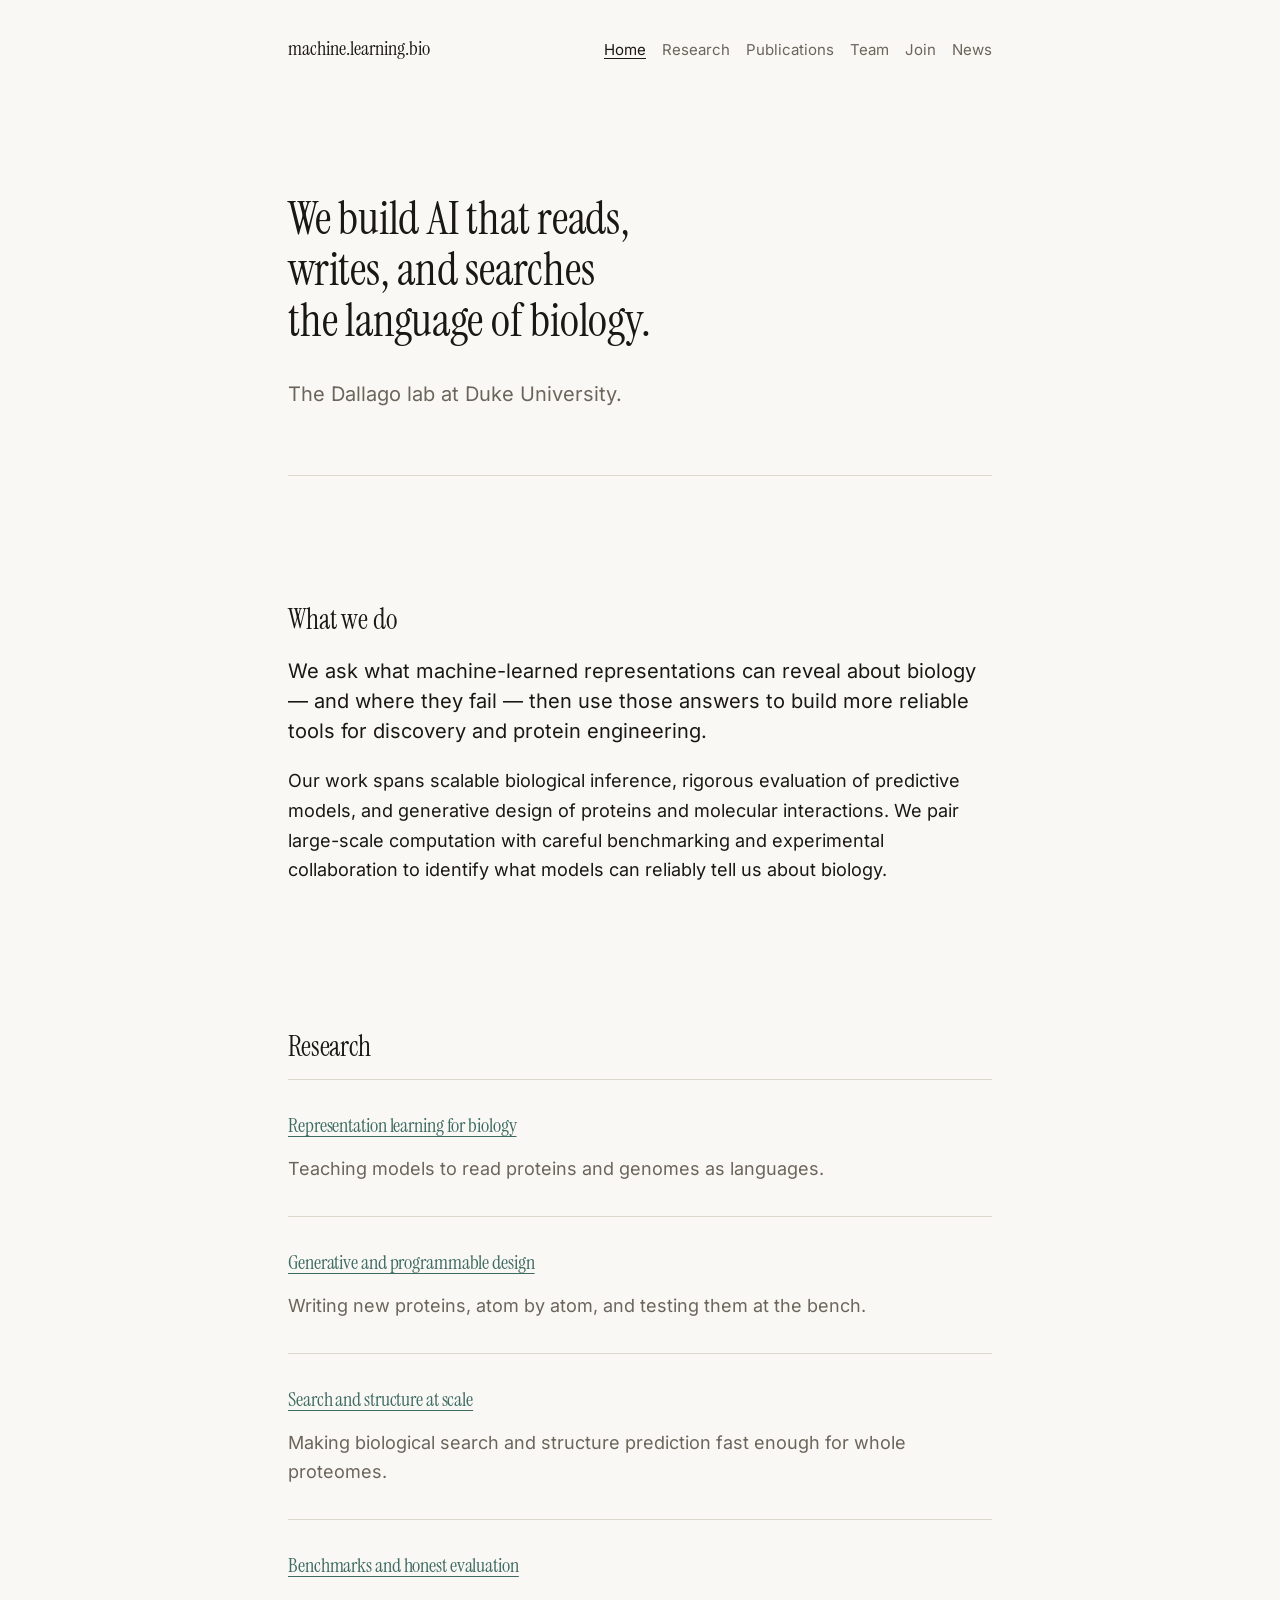
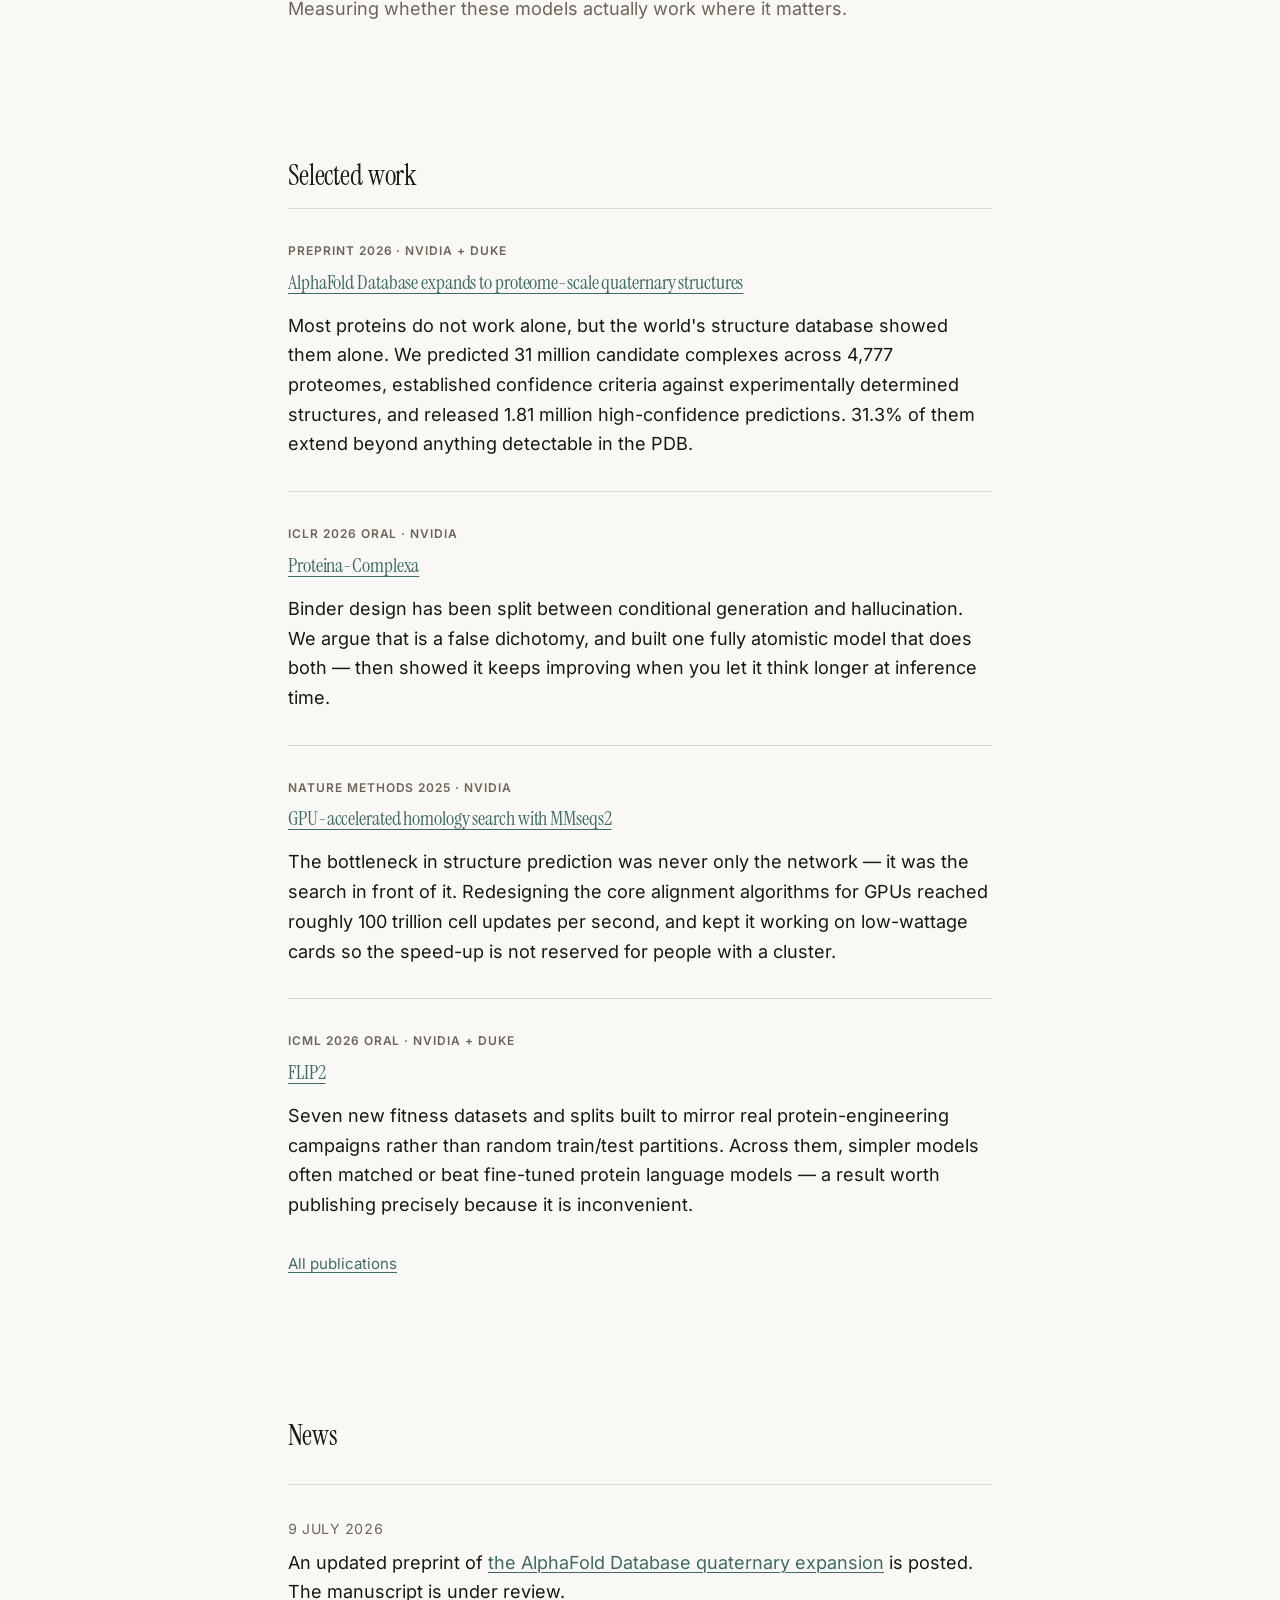
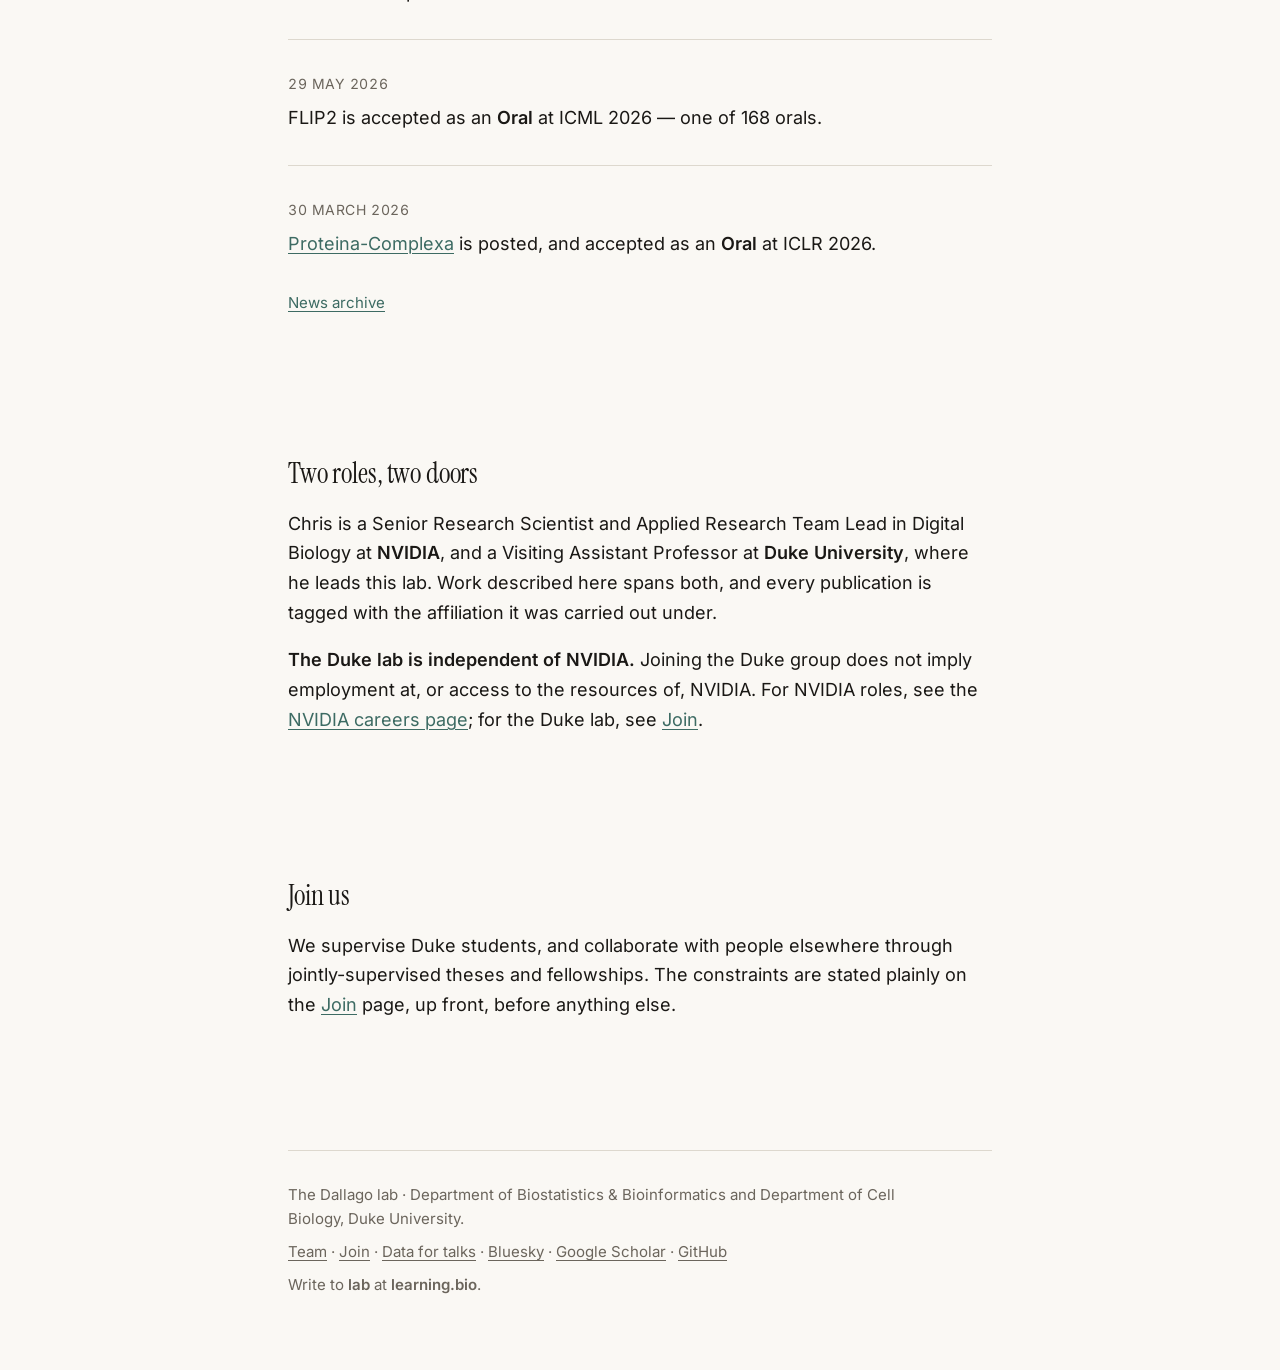
==== index.html @ afaca066 "first commit" ====
<!doctype html>
<html lang="en">
<head>
<meta charset="utf-8">
<meta name="viewport" content="width=device-width, initial-scale=1">
<title>machine.learning.bio — the Dallago lab at Duke University</title>
<meta name="description" content="We build AI that reads, writes, and searches the language of biology. The Dallago lab at Duke University works on protein language models, de novo binder design, proteome-scale search, and honest evaluation.">
<link rel="canonical" href="https://machine.learning.bio/">
<link rel="preload" href="/fonts/instrumentserif-400.woff2" as="font" type="font/woff2" crossorigin>
<link rel="preload" href="/fonts/inter-400.woff2" as="font" type="font/woff2" crossorigin>
<link rel="stylesheet" href="/style.css">
<meta property="og:type" content="website">
<meta property="og:url" content="https://machine.learning.bio/">
<meta property="og:title" content="machine.learning.bio — the Dallago lab at Duke University">
<meta property="og:description" content="We build AI that reads, writes, and searches the language of biology.">
<meta name="twitter:card" content="summary">
<script type="application/ld+json">
{
  "@context": "https://schema.org",
  "@type": "Person",
  "name": "Christian Dallago",
  "givenName": "Christian",
  "familyName": "Dallago",
  "jobTitle": "Visiting Assistant Professor",
  "url": "https://machine.learning.bio/",
  "email": "lab@learning.bio",
  "affiliation": [
    { "@type": "Organization", "name": "Duke University" },
    { "@type": "Organization", "name": "NVIDIA" }
  ],
  "alumniOf": { "@type": "CollegeOrUniversity", "name": "Technical University of Munich" },
  "sameAs": [
    "https://scholar.google.com/citations?user=4q0fNGAAAAAJ",
    "https://github.com/sacdallago",
    "https://bsky.app/profile/machine.learning.bio",
    "https://linkedin.com/in/sacdallago",
    "https://christian.dallago.us"
  ]
}
</script>
</head>
<body>
<a class="skip" href="#main">Skip to content</a>

<header class="masthead">
  <a class="wordmark" href="/">machine.learning.bio</a>
  <nav aria-label="Primary">
    <ul>
      <li><a href="/" aria-current="page">Home</a></li>
      <li><a href="/research/">Research</a></li>
      <li><a href="/publications/">Publications</a></li>
      <li><a href="/team/">Team</a></li>
      <li><a href="/join/">Join</a></li>
      <li><a href="/news/">News</a></li>
    </ul>
  </nav>
</header>

<main id="main">

  <div class="hero">
    <h1>We build AI that reads, writes, and searches the language of biology.</h1>
    <p>The Dallago lab at Duke University.</p>
  </div>

  <section aria-labelledby="thesis">
    <h2 id="thesis">What we do</h2>
    <p class="lead">We ask what machine-learned representations can reveal about biology — and where they fail — then use those answers to build more reliable tools for discovery and protein engineering.</p>
    <p>Our work spans scalable biological inference, rigorous evaluation of predictive models, and generative design of proteins and molecular interactions. We pair large-scale computation with careful benchmarking and experimental collaboration to identify what models can reliably tell us about biology.</p>
  </section>

  <section aria-labelledby="themes">
    <h2 id="themes">Research</h2>

    <div class="entry">
      <h3><a href="/research/#representation-learning">Representation learning for biology</a></h3>
      <p class="gloss">Teaching models to read proteins and genomes as languages.</p>
    </div>

    <div class="entry">
      <h3><a href="/research/#generative-design">Generative and programmable design</a></h3>
      <p class="gloss">Writing new proteins, atom by atom, and testing them at the bench.</p>
    </div>

    <div class="entry">
      <h3><a href="/research/#search-and-scale">Search and structure at scale</a></h3>
      <p class="gloss">Making biological search and structure prediction fast enough for whole proteomes.</p>
    </div>

    <div class="entry">
      <h3><a href="/research/#evaluation">Benchmarks and honest evaluation</a></h3>
      <p class="gloss">Measuring whether these models actually work where it matters.</p>
    </div>
  </section>

  <section aria-labelledby="selected">
    <h2 id="selected">Selected work</h2>

    <div class="entry">
      <p class="tag">Preprint 2026 &middot; NVIDIA + Duke</p>
      <h3><a href="https://doi.org/10.64898/2026.03.27.714458">AlphaFold Database expands to proteome-scale quaternary structures</a></h3>
      <p>Most proteins do not work alone, but the world's structure database showed them alone. We predicted 31 million candidate complexes across 4,777 proteomes, established confidence criteria against experimentally determined structures, and released 1.81 million high-confidence predictions. 31.3% of them extend beyond anything detectable in the PDB.</p>
    </div>

    <div class="entry">
      <p class="tag">ICLR 2026 Oral &middot; NVIDIA</p>
      <h3><a href="https://arxiv.org/abs/2603.27950">Proteina-Complexa</a></h3>
      <p>Binder design has been split between conditional generation and hallucination. We argue that is a false dichotomy, and built one fully atomistic model that does both — then showed it keeps improving when you let it think longer at inference time.</p>
    </div>

    <div class="entry">
      <p class="tag">Nature Methods 2025 &middot; NVIDIA</p>
      <h3><a href="https://doi.org/10.1038/s41592-025-02819-8">GPU-accelerated homology search with MMseqs2</a></h3>
      <p>The bottleneck in structure prediction was never only the network — it was the search in front of it. Redesigning the core alignment algorithms for GPUs reached roughly 100 trillion cell updates per second, and kept it working on low-wattage cards so the speed-up is not reserved for people with a cluster.</p>
    </div>

    <div class="entry">
      <p class="tag">ICML 2026 Oral &middot; NVIDIA + Duke</p>
      <h3><a href="https://doi.org/10.64898/2026.02.23.707496">FLIP2</a></h3>
      <p>Seven new fitness datasets and splits built to mirror real protein-engineering campaigns rather than random train/test partitions. Across them, simpler models often matched or beat fine-tuned protein language models — a result worth publishing precisely because it is inconvenient.</p>
    </div>

    <p class="note mt"><a href="/publications/">All publications</a></p>
  </section>

  <section aria-labelledby="news">
    <h2 id="news">News</h2>
    <dl class="news">
      <dt><time datetime="2026-07-09">9 July 2026</time></dt>
      <dd>An updated preprint of <a href="https://doi.org/10.64898/2026.03.27.714458">the AlphaFold Database quaternary expansion</a> is posted. The manuscript is under review.</dd>

      <dt><time datetime="2026-05-29">29 May 2026</time></dt>
      <dd>FLIP2 is accepted as an <strong>Oral</strong> at ICML 2026 — one of 168 orals.</dd>

      <dt><time datetime="2026-03-30">30 March 2026</time></dt>
      <dd><a href="https://arxiv.org/abs/2603.27950">Proteina-Complexa</a> is posted, and accepted as an <strong>Oral</strong> at ICLR 2026.</dd>
    </dl>
    <p class="note mt"><a href="/news/">News archive</a></p>
  </section>

  <section aria-labelledby="dualdoor">
    <h2 id="dualdoor">Two roles, two doors</h2>
    <p>Chris is a Senior Research Scientist and Applied Research Team Lead in Digital Biology at <strong>NVIDIA</strong>, and a Visiting Assistant Professor at <strong>Duke University</strong>, where he leads this lab. Work described here spans both, and every publication is tagged with the affiliation it was carried out under.</p>
    <p><strong>The Duke lab is independent of NVIDIA.</strong> Joining the Duke group does not imply employment at, or access to the resources of, NVIDIA. For NVIDIA roles, see the <a href="https://www.nvidia.com/en-us/about-nvidia/careers/">NVIDIA careers page</a>; for the Duke lab, see <a href="/join/">Join</a>.</p>
  </section>

  <section aria-labelledby="join">
    <h2 id="join">Join us</h2>
    <p>We supervise Duke students, and collaborate with people elsewhere through jointly-supervised theses and fellowships. The constraints are stated plainly on the <a href="/join/">Join</a> page, up front, before anything else.</p>
  </section>

</main>

<footer>
  <p>The Dallago lab &middot; Department of Biostatistics &amp; Bioinformatics and Department of Cell Biology, Duke University.</p>
  <p><a href="/team/">Team</a> &middot; <a href="/join/">Join</a> &middot; <a href="/data/">Data for talks</a> &middot; <a href="https://bsky.app/profile/machine.learning.bio">Bluesky</a> &middot; <a href="https://scholar.google.com/citations?user=4q0fNGAAAAAJ">Google Scholar</a> &middot; <a href="https://github.com/sacdallago">GitHub</a></p>
  <p>Write to <strong>lab</strong> at <strong>learning.bio</strong>.</p>
</footer>

</body>
</html>
---- style.css ----
/* machine.learning.bio
   One stylesheet. No framework, no build step.
   Warm paper, near-black ink, one muted accent. Type does the work. */

/* ---------------------------------------------------------------- fonts */

@font-face {
  font-family: "Instrument Serif";
  font-style: normal;
  font-weight: 400;
  font-display: swap;
  src: url("/fonts/instrumentserif-400.woff2") format("woff2");
}
@font-face {
  font-family: "Inter";
  font-style: normal;
  font-weight: 400;
  font-display: swap;
  src: url("/fonts/inter-400.woff2") format("woff2");
}
@font-face {
  font-family: "Inter";
  font-style: normal;
  font-weight: 600;
  font-display: swap;
  src: url("/fonts/inter-600.woff2") format("woff2");
}

/* --------------------------------------------------------------- tokens */

:root {
  --paper: #faf8f4;
  --ink: #1a1815;
  --muted: #6b655c;
  --accent: #3d6b63;
  --rule: #ddd8ce;

  --serif: "Instrument Serif", Georgia, "Times New Roman", serif;
  --sans: "Inter", system-ui, -apple-system, "Segoe UI", Roboto, sans-serif;

  --measure: 68ch;
  --column: 44rem; /* 704px */

  --step-0: 1.125rem; /* 18px  body            */
  --step-1: 1.25rem; /*  20px small headings  */
  --step-2: 1.75rem; /*  28px h2              */
  --step-3: 2.2rem; /*   35px h1              */

  --space-xs: 0.5rem;
  --space-s: 1rem;
  --space-m: 2rem;
  --space-l: 4rem;
  --space-xl: 7rem;
}

@media (prefers-color-scheme: dark) {
  :root {
    --paper: #14130f;
    --ink: #ede9e1;
    --muted: #9c958a;
    --accent: #8fbdaf;
    --rule: #33302a;
  }
}

/* --------------------------------------------------------------- base */

*,
*::before,
*::after {
  box-sizing: border-box;
}

html {
  -webkit-text-size-adjust: 100%;
}

body {
  margin: 0;
  padding: 0 1.5rem;
  background: var(--paper);
  color: var(--ink);
  font-family: var(--sans);
  font-size: var(--step-0);
  line-height: 1.65;
  font-synthesis-weight: none;
  -webkit-font-smoothing: antialiased;
}

/* One centred column. Nothing wider, ever. */
header,
main,
footer {
  max-width: var(--column);
  margin-inline: auto;
}

main {
  padding-bottom: var(--space-xl);
}

p,
li,
dd,
blockquote {
  max-width: var(--measure);
}

/* --------------------------------------------------------------- links */

a {
  color: var(--accent);
  text-decoration: underline;
  text-decoration-thickness: 1px;
  text-underline-offset: 0.18em;
}

a:hover {
  text-decoration-thickness: 2px;
}

a:focus-visible,
button:focus-visible,
summary:focus-visible {
  outline: 2px solid var(--accent);
  outline-offset: 3px;
  border-radius: 0;
}

/* The single permitted motion on the site. */
@media (prefers-reduced-motion: no-preference) {
  a {
    transition: text-decoration-thickness 120ms ease;
  }
}

.skip {
  position: absolute;
  left: -9999px;
}
.skip:focus {
  left: 1.5rem;
  top: 1rem;
  z-index: 10;
  padding: 0.5rem 0.75rem;
  background: var(--paper);
  border: 1px solid var(--rule);
}

/* ------------------------------------------------------------ headings */

h1,
h2,
h3 {
  font-family: var(--serif);
  font-weight: 400;
  line-height: 1.15;
  letter-spacing: -0.005em;
  text-wrap: balance;
  margin: 0 0 var(--space-s);
}

h1 {
  font-size: var(--step-3);
}
h2 {
  font-size: var(--step-2);
}
h3 {
  font-size: var(--step-1);
  line-height: 1.3;
}

h2 {
  margin-top: var(--space-l);
}
h3 {
  margin-top: var(--space-m);
}

/* Quiet sans label above a block. */
.label {
  font-family: var(--sans);
  font-size: 0.8125rem;
  font-weight: 600;
  letter-spacing: 0.09em;
  text-transform: uppercase;
  color: var(--muted);
  margin: 0 0 var(--space-s);
}

/* --------------------------------------------------- masthead & footer */

.masthead {
  display: flex;
  flex-wrap: wrap;
  align-items: baseline;
  justify-content: space-between;
  gap: var(--space-xs) var(--space-m);
  padding: var(--space-m) 0 var(--space-s);
}

.wordmark {
  font-family: var(--serif);
  font-size: var(--step-1);
  color: var(--ink);
  text-decoration: none;
}
.wordmark:hover {
  text-decoration: underline;
  text-decoration-thickness: 1px;
}

.masthead nav ul {
  display: flex;
  flex-wrap: wrap;
  gap: var(--space-s);
  list-style: none;
  margin: 0;
  padding: 0;
  font-size: 0.9375rem;
}

.masthead nav a {
  color: var(--muted);
  text-decoration: none;
}
.masthead nav a:hover,
.masthead nav a[aria-current="page"] {
  color: var(--ink);
  text-decoration: underline;
  text-decoration-thickness: 1px;
}

footer {
  border-top: 1px solid var(--rule);
  padding: var(--space-m) 0 var(--space-l);
  font-size: 0.9375rem;
  color: var(--muted);
}
footer p {
  margin: 0 0 var(--space-xs);
}
footer a {
  color: var(--muted);
}

/* ---------------------------------------------------------------- hero */

.hero {
  padding: var(--space-xl) 0 var(--space-l);
  border-bottom: 1px solid var(--rule);
}

.hero h1 {
  font-size: clamp(2rem, 1.2rem + 3.6vw, 2.9rem);
  line-height: 1.1;
  margin: 0 0 var(--space-m);
  max-width: 20ch;
}

.hero p {
  font-size: var(--step-1);
  color: var(--muted);
  margin: 0;
}

/* -------------------------------------------------------------- blocks */

section {
  padding-top: var(--space-l);
}

.rule {
  border: 0;
  border-top: 1px solid var(--rule);
  margin: var(--space-l) 0 0;
}

.lead {
  font-size: var(--step-1);
  line-height: 1.5;
}

.note {
  font-size: 0.9375rem;
  color: var(--muted);
}

/* Boxless "card": a hairline above, text below. Never a box. */
.entry {
  padding-top: var(--space-m);
  margin-top: var(--space-m);
  border-top: 1px solid var(--rule);
}
.entry:first-of-type {
  margin-top: var(--space-s);
}
.entry h3 {
  margin-top: 0;
}
.entry p {
  margin: 0 0 var(--space-xs);
}

/* Plain-language one-liner under a title. */
.gloss {
  color: var(--muted);
}

/* --------------------------------------------------------------- lists */

.plain {
  list-style: none;
  padding: 0;
  margin: 0;
}

.plain > li + li {
  margin-top: var(--space-m);
}

/* Publications, grouped by year. */
.pubs {
  list-style: none;
  padding: 0;
  margin: 0;
}

.pubs > li {
  padding: var(--space-m) 0;
  border-top: 1px solid var(--rule);
}

.pubs .title {
  display: block;
  font-family: var(--serif);
  font-size: var(--step-1);
  line-height: 1.3;
  margin-bottom: var(--space-xs);
}

.authors {
  margin: 0 0 var(--space-xs);
  color: var(--muted);
  font-size: 0.9375rem;
  line-height: 1.55;
}
.authors strong {
  color: var(--ink);
  font-weight: 600;
}

.venue {
  margin: 0 0 var(--space-xs);
  font-size: 0.9375rem;
}

/* Artifact links, separated by hairline pipes rather than pills. */
.links {
  margin: 0;
  padding: 0;
  list-style: none;
  font-size: 0.875rem;
  display: flex;
  flex-wrap: wrap;
  gap: 0 var(--space-s);
}
.links li + li {
  border-left: 1px solid var(--rule);
  padding-left: var(--space-s);
}

/* Affiliation / venue tag: letterspaced caps, no pill, no colour fill. */
.tag {
  font-size: 0.75rem;
  font-weight: 600;
  letter-spacing: 0.08em;
  text-transform: uppercase;
  color: var(--muted);
  white-space: nowrap;
}

/* ---------------------------------------------------- people & defs */

dl.people {
  margin: 0;
}
dl.people dt {
  font-family: var(--serif);
  font-size: var(--step-1);
  line-height: 1.3;
  margin-top: var(--space-m);
}
dl.people dd {
  margin: var(--space-xs) 0 0;
  color: var(--muted);
}
dl.people dd a {
  color: var(--accent);
}

/* News: date, then one line. */
dl.news {
  margin: 0;
}
dl.news dt {
  font-size: 0.875rem;
  font-variant-numeric: tabular-nums;
  letter-spacing: 0.04em;
  text-transform: uppercase;
  color: var(--muted);
  margin-top: var(--space-m);
  padding-top: var(--space-m);
  border-top: 1px solid var(--rule);
}
dl.news dd {
  margin: var(--space-xs) 0 0;
}

/* ------------------------------------------------------------- filters */

/* Rendered only when filter.js runs; the list works fine without it. */
.filters {
  display: flex;
  flex-wrap: wrap;
  gap: var(--space-xs) var(--space-s);
  margin: var(--space-m) 0 0;
  padding: 0;
  list-style: none;
  font-size: 0.9375rem;
}

.filters button {
  font: inherit;
  color: var(--muted);
  background: none;
  border: 0;
  border-bottom: 1px solid transparent;
  padding: 0 0 2px;
  cursor: pointer;
}
.filters button:hover {
  color: var(--ink);
}
.filters button[aria-pressed="true"] {
  color: var(--ink);
  border-bottom-color: var(--accent);
}

[hidden] {
  display: none !important;
}

/* Two spacing utilities, so no rule ever needs to live in a style attribute. */
.mt {
  margin-top: var(--space-m);
}
.mt0 {
  margin-top: 0;
}

/* --------------------------------------------------------------- misc */

blockquote {
  margin: var(--space-m) 0;
  padding-left: var(--space-s);
  border-left: 1px solid var(--rule);
  color: var(--ink);
}

code {
  font-family: ui-monospace, SFMono-Regular, Menlo, monospace;
  font-size: 0.9em;
}

address {
  font-style: normal;
  color: var(--muted);
}

abbr {
  text-decoration: none;
}

ul.bullets,
ol.numbers {
  padding-left: 1.2em;
}
ul.bullets li,
ol.numbers li {
  margin-bottom: var(--space-xs);
}

/* --------------------------------------------------------------- small */

@media (max-width: 32rem) {
  body {
    padding: 0 1.125rem;
  }
  :root {
    --space-xl: 4.5rem;
    --space-l: 3rem;
  }
  .masthead {
    display: block;
  }
  .masthead nav ul {
    margin-top: var(--space-xs);
  }
}

/* --------------------------------------------------------------- print */

@media print {
  :root {
    --paper: #fff;
    --ink: #000;
    --muted: #444;
    --accent: #000;
    --rule: #bbb;
  }
  .masthead nav,
  .filters,
  .skip {
    display: none;
  }
  a {
    text-decoration: none;
  }
}
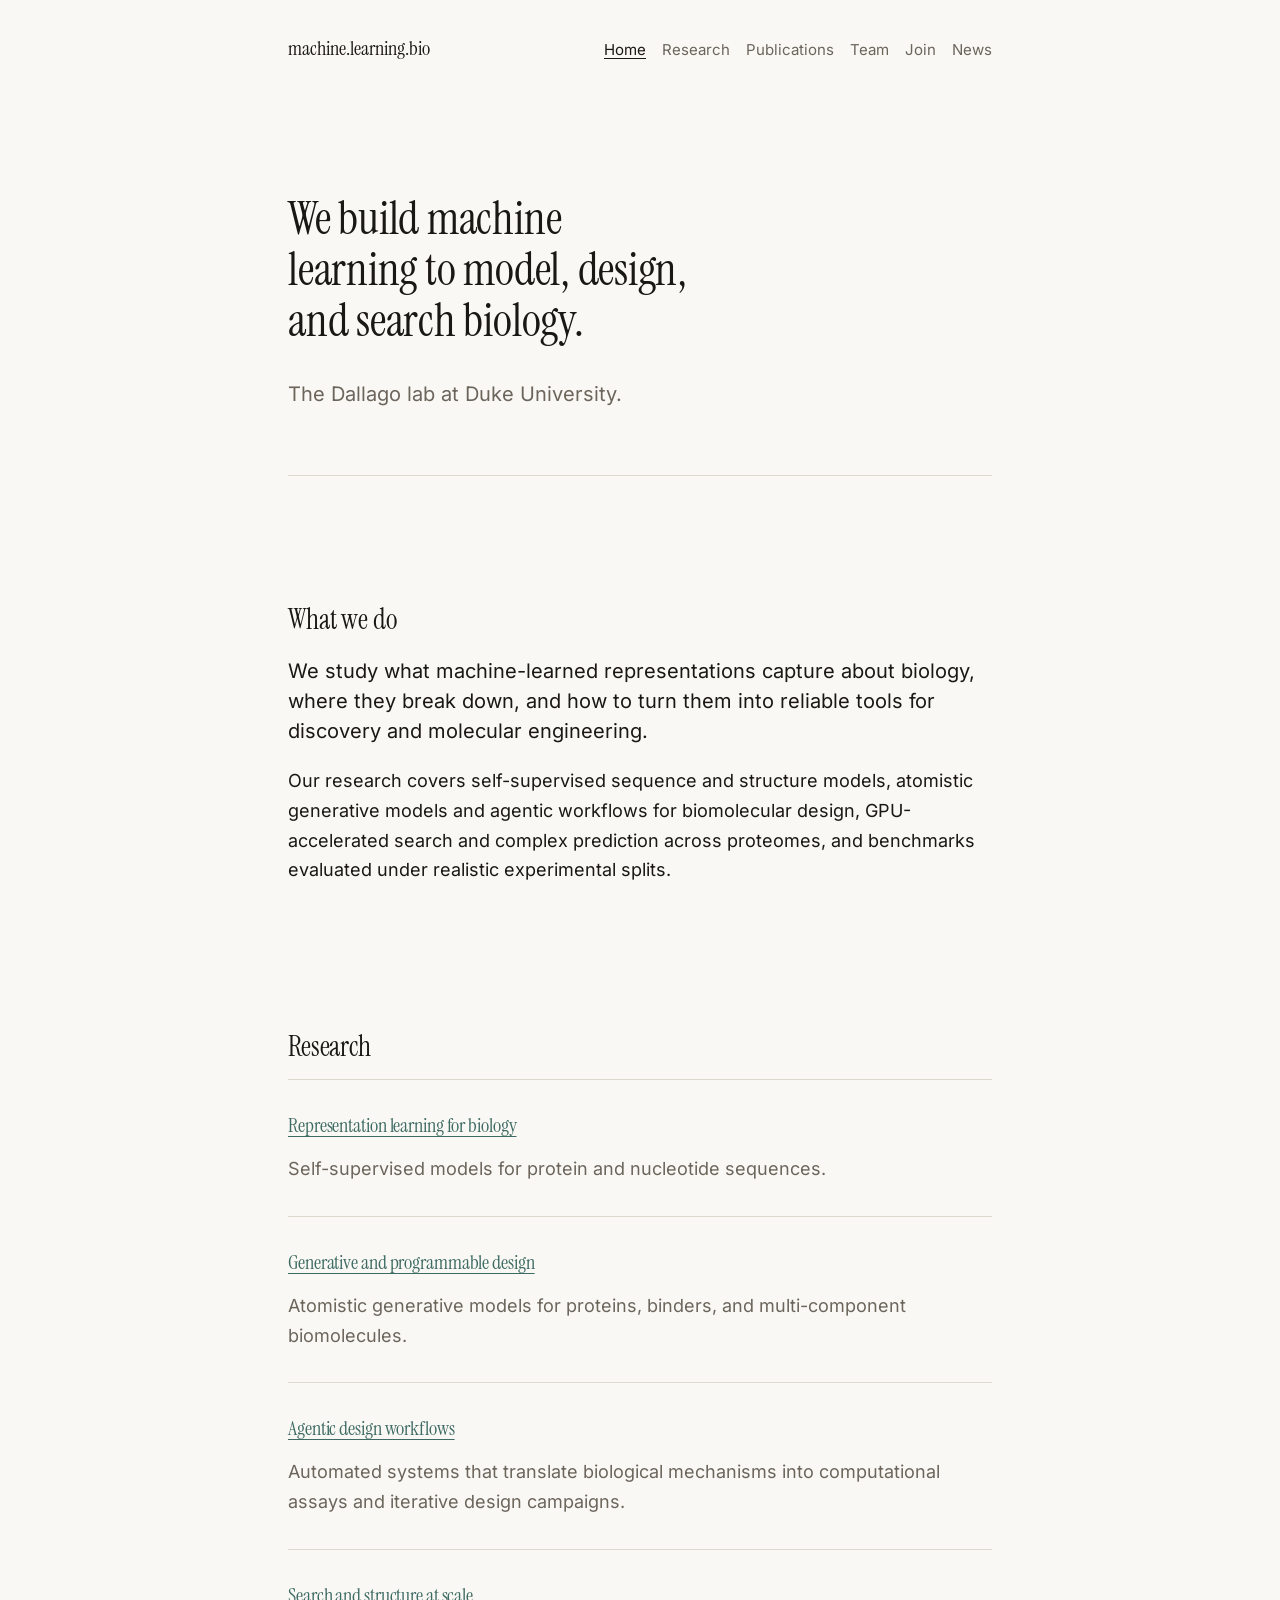
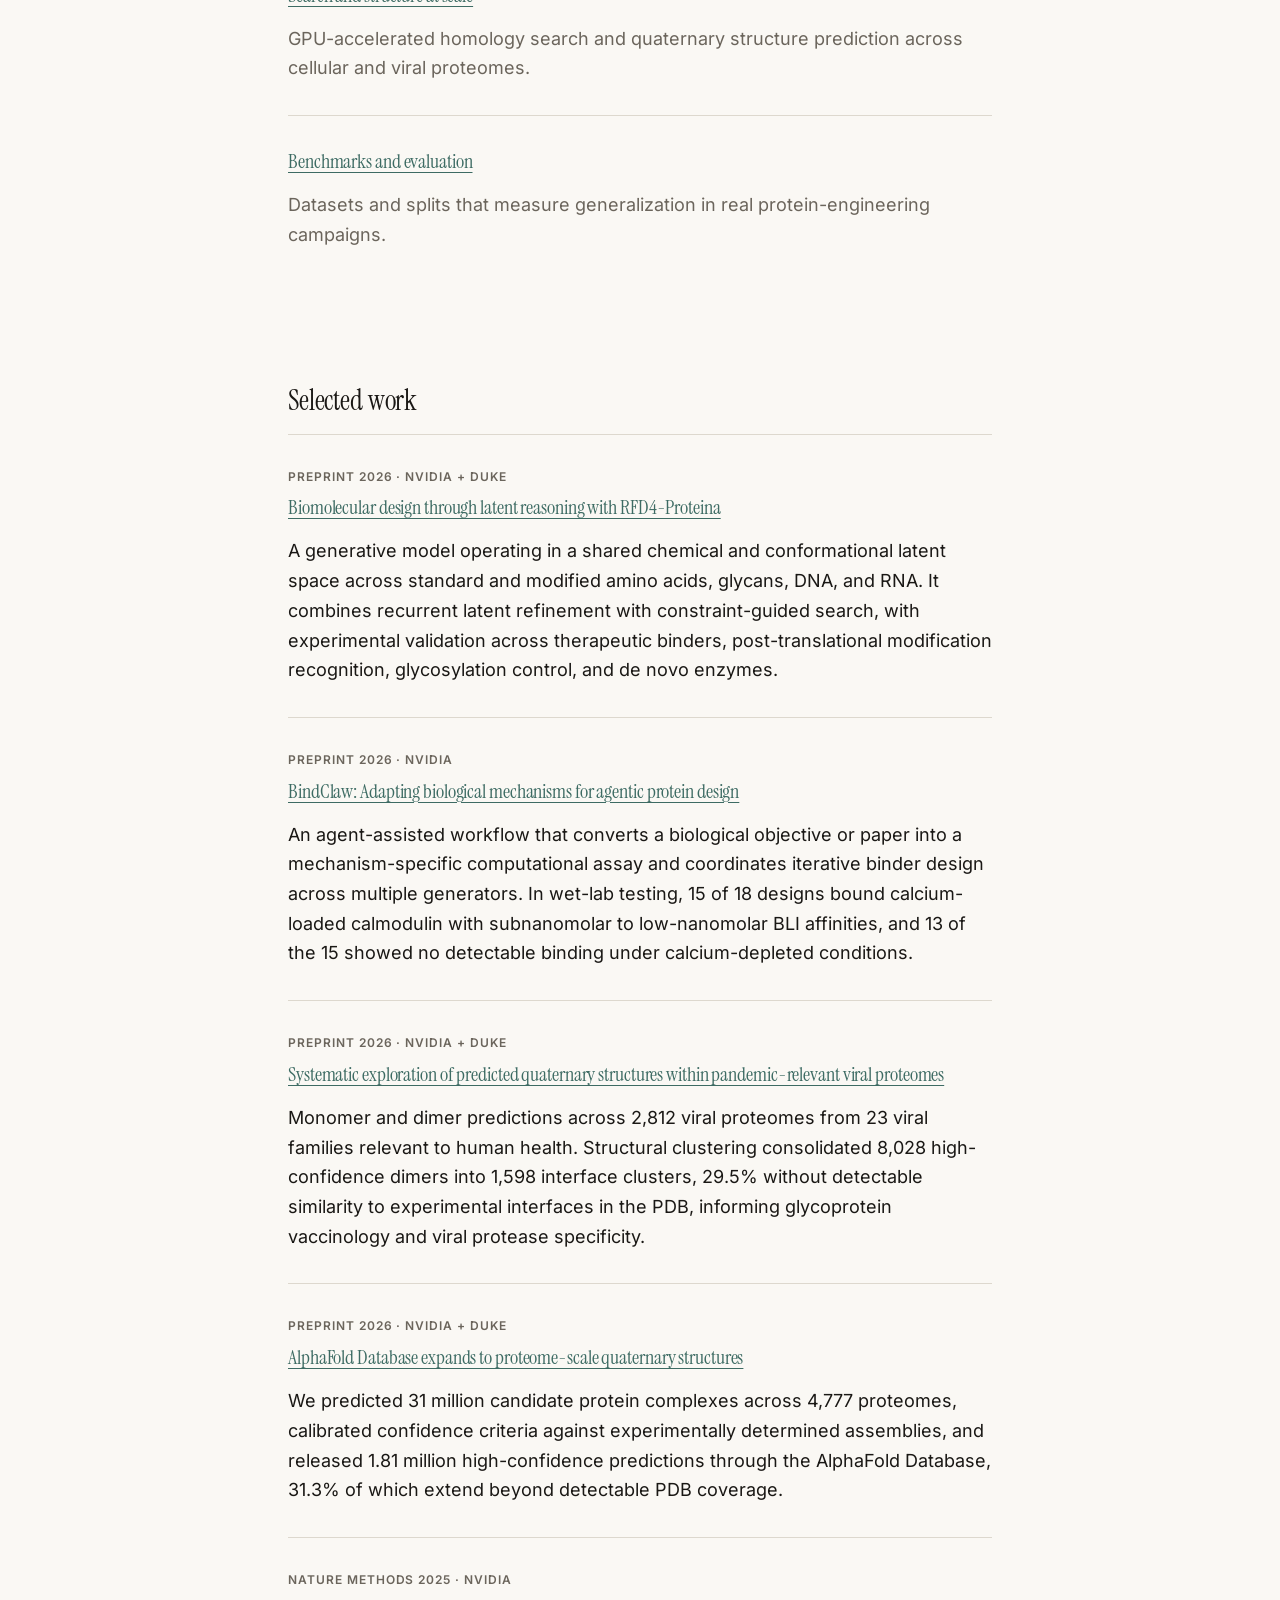
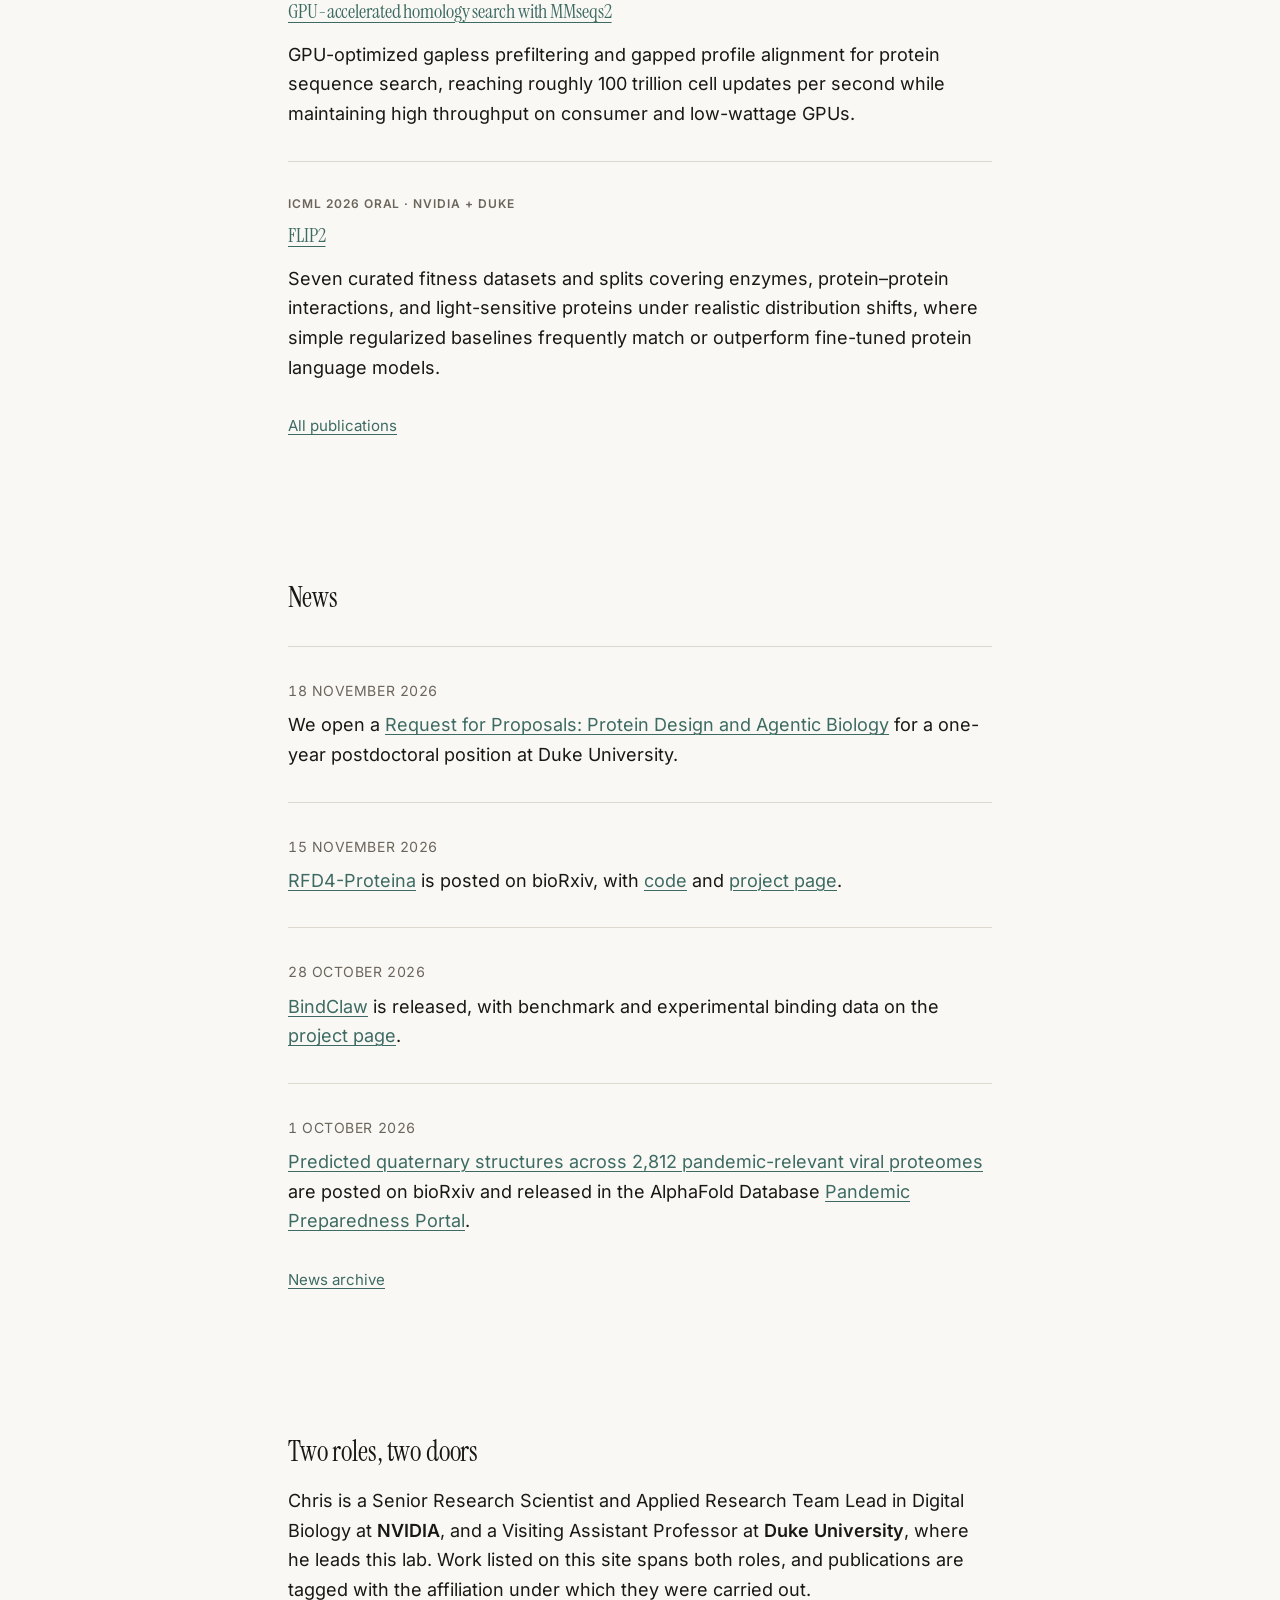
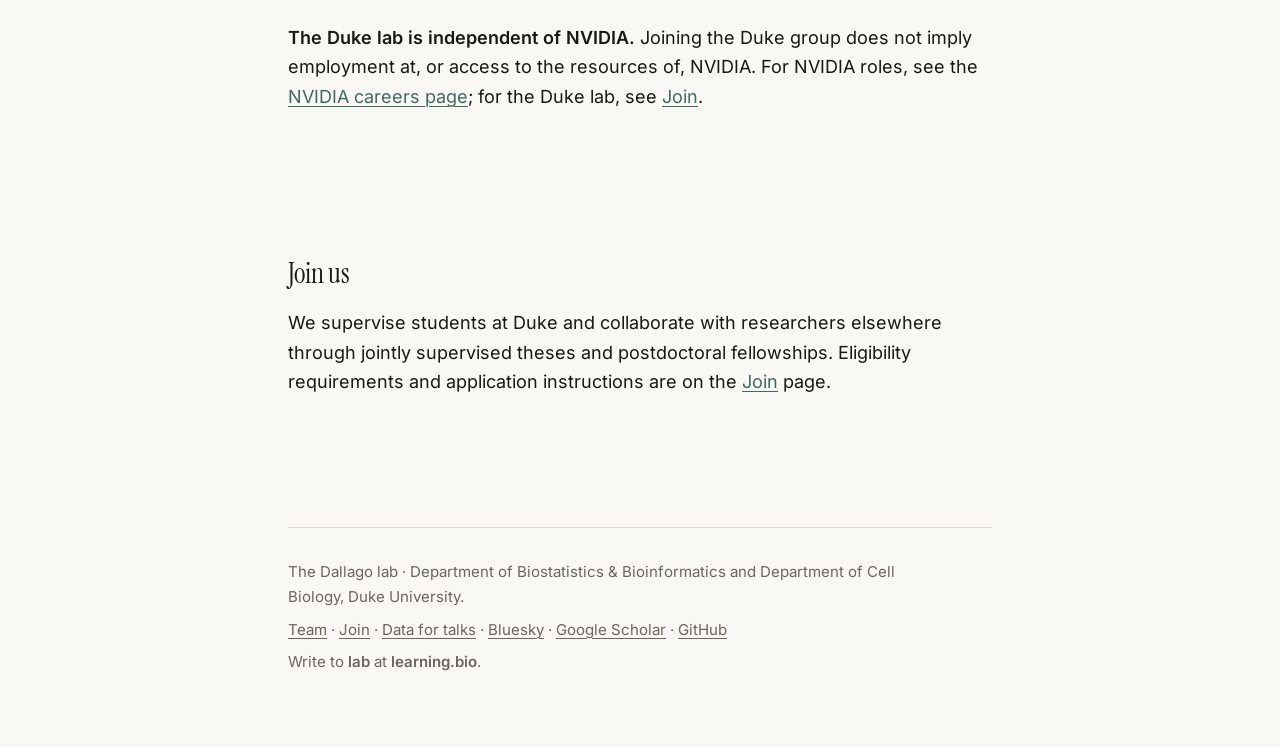
==== commit cd6fe7f1: "Initial commit" ====
--- a/index.html
+++ b/index.html
@@ -4,7 +4,7 @@
 <meta charset="utf-8">
 <meta name="viewport" content="width=device-width, initial-scale=1">
 <title>machine.learning.bio — the Dallago lab at Duke University</title>
-<meta name="description" content="We build AI that reads, writes, and searches the language of biology. The Dallago lab at Duke University works on protein language models, de novo binder design, proteome-scale search, and honest evaluation.">
+<meta name="description" content="The Dallago lab at Duke University builds machine learning methods for biological sequence representation, biomolecular design, agentic design workflows, proteome-scale search, and model evaluation.">
 <link rel="canonical" href="https://machine.learning.bio/">
 <link rel="preload" href="/fonts/instrumentserif-400.woff2" as="font" type="font/woff2" crossorigin>
 <link rel="preload" href="/fonts/inter-400.woff2" as="font" type="font/woff2" crossorigin>
@@ -12,7 +12,7 @@
 <meta property="og:type" content="website">
 <meta property="og:url" content="https://machine.learning.bio/">
 <meta property="og:title" content="machine.learning.bio — the Dallago lab at Duke University">
-<meta property="og:description" content="We build AI that reads, writes, and searches the language of biology.">
+<meta property="og:description" content="Machine learning for biological representation, biomolecular design, and proteome-scale discovery.">
 <meta name="twitter:card" content="summary">
 <script type="application/ld+json">
 {
@@ -59,14 +59,14 @@
 <main id="main">
 
   <div class="hero">
-    <h1>We build AI that reads, writes, and searches the language of biology.</h1>
+    <h1>We build machine learning to model, design, and search biology.</h1>
     <p>The Dallago lab at Duke University.</p>
   </div>
 
   <section aria-labelledby="thesis">
     <h2 id="thesis">What we do</h2>
-    <p class="lead">We ask what machine-learned representations can reveal about biology — and where they fail — then use those answers to build more reliable tools for discovery and protein engineering.</p>
-    <p>Our work spans scalable biological inference, rigorous evaluation of predictive models, and generative design of proteins and molecular interactions. We pair large-scale computation with careful benchmarking and experimental collaboration to identify what models can reliably tell us about biology.</p>
+    <p class="lead">We study what machine-learned representations capture about biology, where they break down, and how to turn them into reliable tools for discovery and molecular engineering.</p>
+    <p>Our research covers self-supervised sequence and structure models, atomistic generative models and agentic workflows for biomolecular design, GPU-accelerated search and complex prediction across proteomes, and benchmarks evaluated under realistic experimental splits.</p>
   </section>
 
   <section aria-labelledby="themes">
@@ -74,22 +74,27 @@
 
     <div class="entry">
       <h3><a href="/research/#representation-learning">Representation learning for biology</a></h3>
-      <p class="gloss">Teaching models to read proteins and genomes as languages.</p>
+      <p class="gloss">Self-supervised models for protein and nucleotide sequences.</p>
     </div>
 
     <div class="entry">
       <h3><a href="/research/#generative-design">Generative and programmable design</a></h3>
-      <p class="gloss">Writing new proteins, atom by atom, and testing them at the bench.</p>
+      <p class="gloss">Atomistic generative models for proteins, binders, and multi-component biomolecules.</p>
+    </div>
+
+    <div class="entry">
+      <h3><a href="/research/#agentic-design">Agentic design workflows</a></h3>
+      <p class="gloss">Automated systems that translate biological mechanisms into computational assays and iterative design campaigns.</p>
     </div>
 
     <div class="entry">
       <h3><a href="/research/#search-and-scale">Search and structure at scale</a></h3>
-      <p class="gloss">Making biological search and structure prediction fast enough for whole proteomes.</p>
+      <p class="gloss">GPU-accelerated homology search and quaternary structure prediction across cellular and viral proteomes.</p>
     </div>
 
     <div class="entry">
-      <h3><a href="/research/#evaluation">Benchmarks and honest evaluation</a></h3>
-      <p class="gloss">Measuring whether these models actually work where it matters.</p>
+      <h3><a href="/research/#evaluation">Benchmarks and evaluation</a></h3>
+      <p class="gloss">Datasets and splits that measure generalization in real protein-engineering campaigns.</p>
     </div>
   </section>
 
@@ -98,26 +103,38 @@
 
     <div class="entry">
       <p class="tag">Preprint 2026 &middot; NVIDIA + Duke</p>
-      <h3><a href="https://doi.org/10.64898/2026.03.27.714458">AlphaFold Database expands to proteome-scale quaternary structures</a></h3>
-      <p>Most proteins do not work alone, but the world's structure database showed them alone. We predicted 31 million candidate complexes across 4,777 proteomes, established confidence criteria against experimentally determined structures, and released 1.81 million high-confidence predictions. 31.3% of them extend beyond anything detectable in the PDB.</p>
+      <h3><a href="https://doi.org/10.64898/2026.11.12.766037">Biomolecular design through latent reasoning with RFD4-Proteina</a></h3>
+      <p>A generative model operating in a shared chemical and conformational latent space across standard and modified amino acids, glycans, DNA, and RNA. It combines recurrent latent refinement with constraint-guided search, with experimental validation across therapeutic binders, post-translational modification recognition, glycosylation control, and de novo enzymes.</p>
     </div>
 
     <div class="entry">
-      <p class="tag">ICLR 2026 Oral &middot; NVIDIA</p>
-      <h3><a href="https://arxiv.org/abs/2603.27950">Proteina-Complexa</a></h3>
-      <p>Binder design has been split between conditional generation and hallucination. We argue that is a false dichotomy, and built one fully atomistic model that does both — then showed it keeps improving when you let it think longer at inference time.</p>
+      <p class="tag">Preprint 2026 &middot; NVIDIA</p>
+      <h3><a href="https://research.nvidia.com/labs/dbr/assets/pages/bindclaw/">BindClaw: Adapting biological mechanisms for agentic protein design</a></h3>
+      <p>An agent-assisted workflow that converts a biological objective or paper into a mechanism-specific computational assay and coordinates iterative binder design across multiple generators. In wet-lab testing, 15 of 18 designs bound calcium-loaded calmodulin with subnanomolar to low-nanomolar BLI affinities, and 13 of the 15 showed no detectable binding under calcium-depleted conditions.</p>
+    </div>
+
+    <div class="entry">
+      <p class="tag">Preprint 2026 &middot; NVIDIA + Duke</p>
+      <h3><a href="https://doi.org/10.64898/2026.09.29.755321">Systematic exploration of predicted quaternary structures within pandemic-relevant viral proteomes</a></h3>
+      <p>Monomer and dimer predictions across 2,812 viral proteomes from 23 viral families relevant to human health. Structural clustering consolidated 8,028 high-confidence dimers into 1,598 interface clusters, 29.5% without detectable similarity to experimental interfaces in the PDB, informing glycoprotein vaccinology and viral protease specificity.</p>
+    </div>
+
+    <div class="entry">
+      <p class="tag">Preprint 2026 &middot; NVIDIA + Duke</p>
+      <h3><a href="https://doi.org/10.64898/2026.03.27.714458">AlphaFold Database expands to proteome-scale quaternary structures</a></h3>
+      <p>We predicted 31 million candidate protein complexes across 4,777 proteomes, calibrated confidence criteria against experimentally determined assemblies, and released 1.81 million high-confidence predictions through the AlphaFold Database, 31.3% of which extend beyond detectable PDB coverage.</p>
     </div>
 
     <div class="entry">
       <p class="tag">Nature Methods 2025 &middot; NVIDIA</p>
       <h3><a href="https://doi.org/10.1038/s41592-025-02819-8">GPU-accelerated homology search with MMseqs2</a></h3>
-      <p>The bottleneck in structure prediction was never only the network — it was the search in front of it. Redesigning the core alignment algorithms for GPUs reached roughly 100 trillion cell updates per second, and kept it working on low-wattage cards so the speed-up is not reserved for people with a cluster.</p>
+      <p>GPU-optimized gapless prefiltering and gapped profile alignment for protein sequence search, reaching roughly 100 trillion cell updates per second while maintaining high throughput on consumer and low-wattage GPUs.</p>
     </div>
 
     <div class="entry">
       <p class="tag">ICML 2026 Oral &middot; NVIDIA + Duke</p>
       <h3><a href="https://doi.org/10.64898/2026.02.23.707496">FLIP2</a></h3>
-      <p>Seven new fitness datasets and splits built to mirror real protein-engineering campaigns rather than random train/test partitions. Across them, simpler models often matched or beat fine-tuned protein language models — a result worth publishing precisely because it is inconvenient.</p>
+      <p>Seven curated fitness datasets and splits covering enzymes, protein–protein interactions, and light-sensitive proteins under realistic distribution shifts, where simple regularized baselines frequently match or outperform fine-tuned protein language models.</p>
     </div>
 
     <p class="note mt"><a href="/publications/">All publications</a></p>
@@ -126,27 +143,30 @@
   <section aria-labelledby="news">
     <h2 id="news">News</h2>
     <dl class="news">
-      <dt><time datetime="2026-07-09">9 July 2026</time></dt>
-      <dd>An updated preprint of <a href="https://doi.org/10.64898/2026.03.27.714458">the AlphaFold Database quaternary expansion</a> is posted. The manuscript is under review.</dd>
+      <dt><time datetime="2026-11-18">18 November 2026</time></dt>
+      <dd>We open a <a href="/news/agenticbio/">Request for Proposals: Protein Design and Agentic Biology</a> for a one-year postdoctoral position at Duke University.</dd>
 
-      <dt><time datetime="2026-05-29">29 May 2026</time></dt>
-      <dd>FLIP2 is accepted as an <strong>Oral</strong> at ICML 2026 — one of 168 orals.</dd>
+      <dt><time datetime="2026-11-15">15 November 2026</time></dt>
+      <dd><a href="https://doi.org/10.64898/2026.11.12.766037">RFD4-Proteina</a> is posted on bioRxiv, with <a href="https://github.com/RosettaCommons/RFD4-Proteina">code</a> and <a href="https://rfd4-proteina.org/">project page</a>.</dd>
 
-      <dt><time datetime="2026-03-30">30 March 2026</time></dt>
-      <dd><a href="https://arxiv.org/abs/2603.27950">Proteina-Complexa</a> is posted, and accepted as an <strong>Oral</strong> at ICLR 2026.</dd>
+      <dt><time datetime="2026-10-28">28 October 2026</time></dt>
+      <dd><a href="https://research.nvidia.com/labs/dbr/assets/pages/bindclaw/assets/bindclaw-paper.pdf">BindClaw</a> is released, with benchmark and experimental binding data on the <a href="https://research.nvidia.com/labs/dbr/assets/pages/bindclaw/">project page</a>.</dd>
+
+      <dt><time datetime="2026-10-01">1 October 2026</time></dt>
+      <dd><a href="https://doi.org/10.64898/2026.09.29.755321">Predicted quaternary structures across 2,812 pandemic-relevant viral proteomes</a> are posted on bioRxiv and released in the AlphaFold Database <a href="https://alphafold.ebi.ac.uk/search/thematic-tag/pandemic-preparedness">Pandemic Preparedness Portal</a>.</dd>
     </dl>
     <p class="note mt"><a href="/news/">News archive</a></p>
   </section>
 
   <section aria-labelledby="dualdoor">
     <h2 id="dualdoor">Two roles, two doors</h2>
-    <p>Chris is a Senior Research Scientist and Applied Research Team Lead in Digital Biology at <strong>NVIDIA</strong>, and a Visiting Assistant Professor at <strong>Duke University</strong>, where he leads this lab. Work described here spans both, and every publication is tagged with the affiliation it was carried out under.</p>
+    <p>Chris is a Senior Research Scientist and Applied Research Team Lead in Digital Biology at <strong>NVIDIA</strong>, and a Visiting Assistant Professor at <strong>Duke University</strong>, where he leads this lab. Work listed on this site spans both roles, and publications are tagged with the affiliation under which they were carried out.</p>
     <p><strong>The Duke lab is independent of NVIDIA.</strong> Joining the Duke group does not imply employment at, or access to the resources of, NVIDIA. For NVIDIA roles, see the <a href="https://www.nvidia.com/en-us/about-nvidia/careers/">NVIDIA careers page</a>; for the Duke lab, see <a href="/join/">Join</a>.</p>
   </section>
 
   <section aria-labelledby="join">
     <h2 id="join">Join us</h2>
-    <p>We supervise Duke students, and collaborate with people elsewhere through jointly-supervised theses and fellowships. The constraints are stated plainly on the <a href="/join/">Join</a> page, up front, before anything else.</p>
+    <p>We supervise students at Duke and collaborate with researchers elsewhere through jointly supervised theses and postdoctoral fellowships. Eligibility requirements and application instructions are on the <a href="/join/">Join</a> page.</p>
   </section>
 
 </main>
